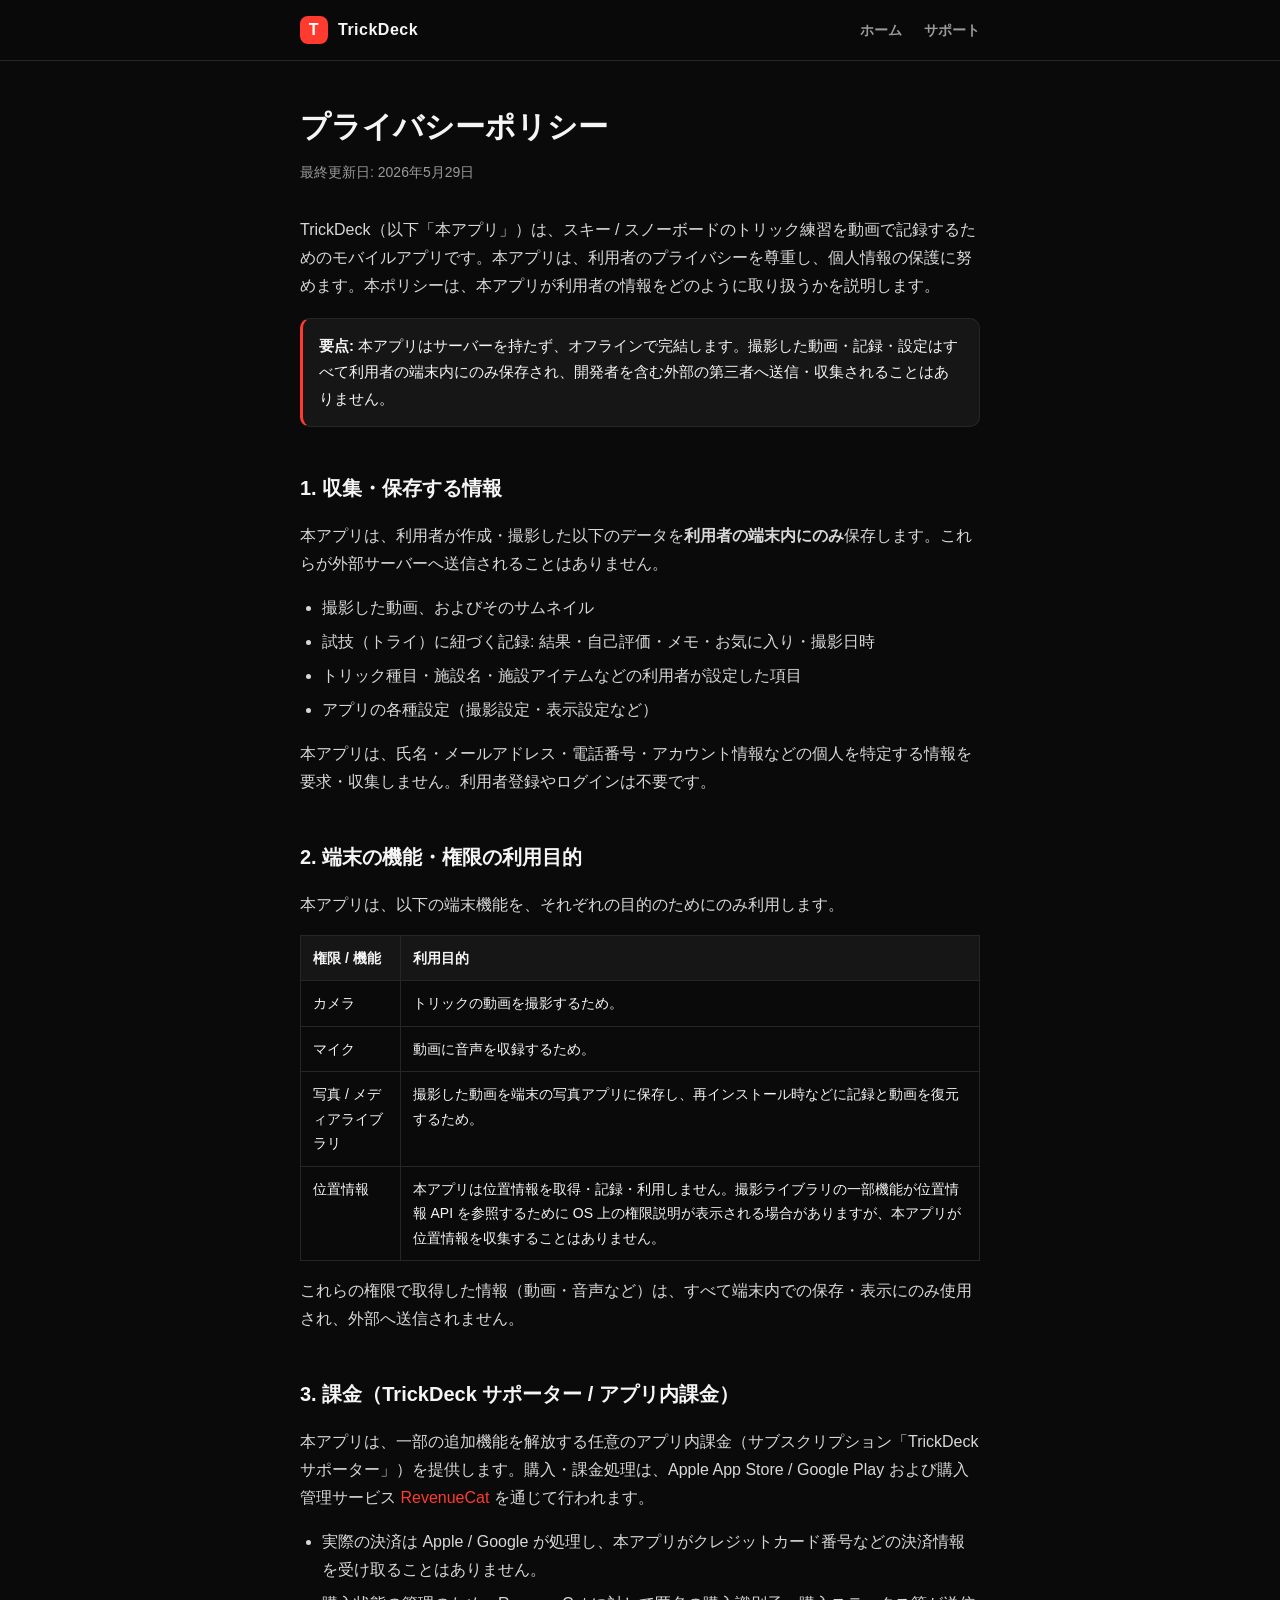
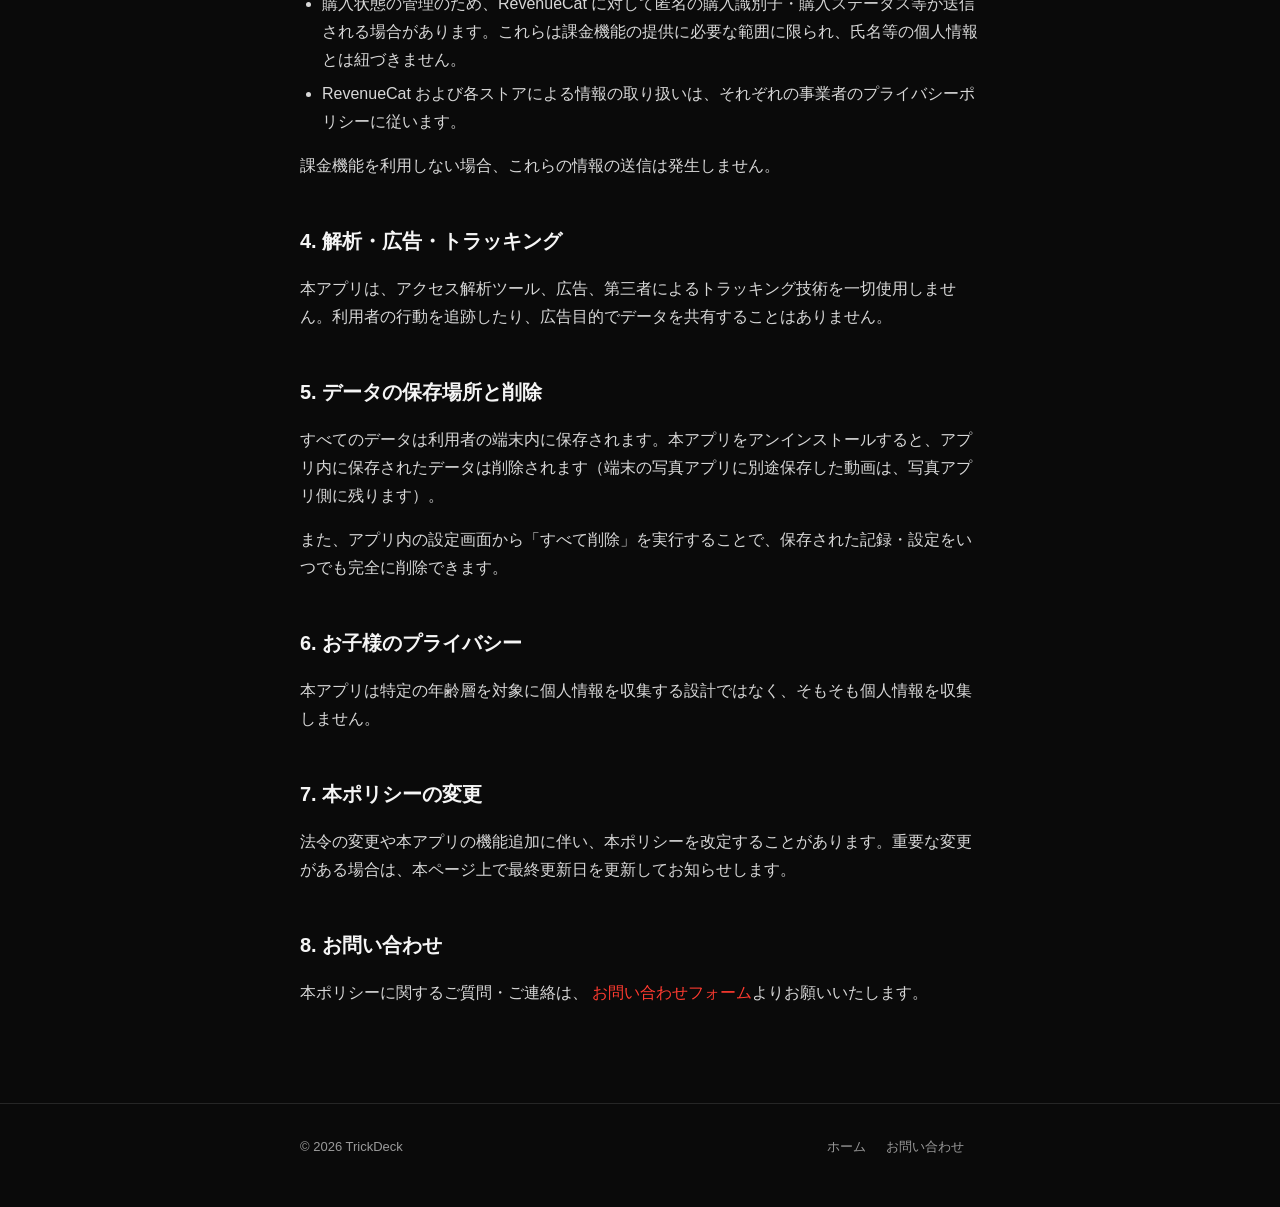
==== privacy.html @ cf507373 "TrickDeck landing/support page + privacy policy Co-Authored-By: Claude Opus 4.8 (1M context) <norepl" ====
<!doctype html>
<html lang="ja">
  <head>
    <meta charset="utf-8" />
    <meta name="viewport" content="width=device-width, initial-scale=1" />
    <title>プライバシーポリシー — TrickDeck</title>
    <meta
      name="description"
      content="TrickDeck のプライバシーポリシー。TrickDeck はデータを外部サーバーへ送信せず、すべての記録を端末内にのみ保存します。"
    />
    <link rel="stylesheet" href="styles.css" />
  </head>
  <body>
    <header class="site">
      <div class="wrap">
        <a class="brand" href="./index.html">
          <span class="logo">T</span>
          <span>TrickDeck</span>
        </a>
        <nav class="site">
          <a href="index.html">ホーム</a>
          <a href="index.html#support">サポート</a>
        </nav>
      </div>
    </header>

    <main class="article">
      <div class="wrap">
        <h1>プライバシーポリシー</h1>
        <p class="updated">最終更新日: 2026年5月29日</p>

        <p>
          TrickDeck（以下「本アプリ」）は、スキー / スノーボードのトリック練習を動画で記録するためのモバイルアプリです。本アプリは、利用者のプライバシーを尊重し、個人情報の保護に努めます。本ポリシーは、本アプリが利用者の情報をどのように取り扱うかを説明します。
        </p>

        <div class="callout">
          <strong>要点:</strong>
          本アプリはサーバーを持たず、オフラインで完結します。撮影した動画・記録・設定はすべて利用者の端末内にのみ保存され、開発者を含む外部の第三者へ送信・収集されることはありません。
        </div>

        <h2>1. 収集・保存する情報</h2>
        <p>
          本アプリは、利用者が作成・撮影した以下のデータを<strong>利用者の端末内にのみ</strong>保存します。これらが外部サーバーへ送信されることはありません。
        </p>
        <ul>
          <li>撮影した動画、およびそのサムネイル</li>
          <li>試技（トライ）に紐づく記録: 結果・自己評価・メモ・お気に入り・撮影日時</li>
          <li>トリック種目・施設名・施設アイテムなどの利用者が設定した項目</li>
          <li>アプリの各種設定（撮影設定・表示設定など）</li>
        </ul>
        <p>
          本アプリは、氏名・メールアドレス・電話番号・アカウント情報などの個人を特定する情報を要求・収集しません。利用者登録やログインは不要です。
        </p>

        <h2>2. 端末の機能・権限の利用目的</h2>
        <p>本アプリは、以下の端末機能を、それぞれの目的のためにのみ利用します。</p>
        <table>
          <thead>
            <tr>
              <th>権限 / 機能</th>
              <th>利用目的</th>
            </tr>
          </thead>
          <tbody>
            <tr>
              <td>カメラ</td>
              <td>トリックの動画を撮影するため。</td>
            </tr>
            <tr>
              <td>マイク</td>
              <td>動画に音声を収録するため。</td>
            </tr>
            <tr>
              <td>写真 / メディアライブラリ</td>
              <td>
                撮影した動画を端末の写真アプリに保存し、再インストール時などに記録と動画を復元するため。
              </td>
            </tr>
            <tr>
              <td>位置情報</td>
              <td>
                本アプリは位置情報を取得・記録・利用しません。撮影ライブラリの一部機能が位置情報 API を参照するために OS 上の権限説明が表示される場合がありますが、本アプリが位置情報を収集することはありません。
              </td>
            </tr>
          </tbody>
        </table>
        <p>
          これらの権限で取得した情報（動画・音声など）は、すべて端末内での保存・表示にのみ使用され、外部へ送信されません。
        </p>

        <h2>3. 課金（TrickDeck サポーター / アプリ内課金）</h2>
        <p>
          本アプリは、一部の追加機能を解放する任意のアプリ内課金（サブスクリプション「TrickDeck サポーター」）を提供します。購入・課金処理は、Apple App Store / Google Play および購入管理サービス
          <a href="https://www.revenuecat.com/" target="_blank" rel="noopener">RevenueCat</a>
          を通じて行われます。
        </p>
        <ul>
          <li>
            実際の決済は Apple / Google が処理し、本アプリがクレジットカード番号などの決済情報を受け取ることはありません。
          </li>
          <li>
            購入状態の管理のため、RevenueCat に対して匿名の購入識別子・購入ステータス等が送信される場合があります。これらは課金機能の提供に必要な範囲に限られ、氏名等の個人情報とは紐づきません。
          </li>
          <li>
            RevenueCat および各ストアによる情報の取り扱いは、それぞれの事業者のプライバシーポリシーに従います。
          </li>
        </ul>
        <p>課金機能を利用しない場合、これらの情報の送信は発生しません。</p>

        <h2>4. 解析・広告・トラッキング</h2>
        <p>
          本アプリは、アクセス解析ツール、広告、第三者によるトラッキング技術を一切使用しません。利用者の行動を追跡したり、広告目的でデータを共有することはありません。
        </p>

        <h2>5. データの保存場所と削除</h2>
        <p>
          すべてのデータは利用者の端末内に保存されます。本アプリをアンインストールすると、アプリ内に保存されたデータは削除されます（端末の写真アプリに別途保存した動画は、写真アプリ側に残ります）。
        </p>
        <p>
          また、アプリ内の設定画面から「すべて削除」を実行することで、保存された記録・設定をいつでも完全に削除できます。
        </p>

        <h2>6. お子様のプライバシー</h2>
        <p>
          本アプリは特定の年齢層を対象に個人情報を収集する設計ではなく、そもそも個人情報を収集しません。
        </p>

        <h2>7. 本ポリシーの変更</h2>
        <p>
          法令の変更や本アプリの機能追加に伴い、本ポリシーを改定することがあります。重要な変更がある場合は、本ページ上で最終更新日を更新してお知らせします。
        </p>

        <h2>8. お問い合わせ</h2>
        <p>
          本ポリシーに関するご質問・ご連絡は、
          <a href="index.html#support">お問い合わせフォーム</a>よりお願いいたします。
        </p>
      </div>
    </main>

    <footer class="site">
      <div class="wrap">
        <div>© 2026 TrickDeck</div>
        <div>
          <a href="index.html">ホーム</a>
          <a href="index.html#support">お問い合わせ</a>
        </div>
      </div>
    </footer>
  </body>
</html>
---- styles.css ----
:root {
  --bg: #0a0a0a;
  --surface: #161616;
  --border: #262626;
  --text: #f5f5f5;
  --text-muted: #9a9a9a;
  --accent: #ff3b30;
  --radius: 14px;
  --maxw: 720px;
}

* {
  box-sizing: border-box;
}

html {
  -webkit-text-size-adjust: 100%;
  scroll-behavior: smooth;
}

body {
  margin: 0;
  background: var(--bg);
  color: var(--text);
  font-family: -apple-system, BlinkMacSystemFont, "Segoe UI", "Hiragino Sans",
    "Noto Sans JP", Roboto, sans-serif;
  line-height: 1.75;
  font-size: 16px;
  -webkit-font-smoothing: antialiased;
}

a {
  color: var(--accent);
  text-decoration: none;
}
a:hover {
  text-decoration: underline;
}

.wrap {
  max-width: var(--maxw);
  margin: 0 auto;
  padding: 0 20px;
}

/* Header / nav */
header.site {
  border-bottom: 1px solid var(--border);
  position: sticky;
  top: 0;
  background: rgba(10, 10, 10, 0.85);
  backdrop-filter: saturate(180%) blur(12px);
  z-index: 10;
}
header.site .wrap {
  display: flex;
  align-items: center;
  justify-content: space-between;
  height: 60px;
}
.brand {
  display: flex;
  align-items: center;
  gap: 10px;
  font-weight: 800;
  letter-spacing: 0.5px;
  color: var(--text);
}
.brand .logo {
  width: 28px;
  height: 28px;
  border-radius: 8px;
  background: var(--accent);
  display: grid;
  place-items: center;
  color: #fff;
  font-weight: 900;
  font-size: 16px;
}
nav.site a {
  color: var(--text-muted);
  margin-left: 18px;
  font-size: 14px;
  font-weight: 600;
}
nav.site a:hover {
  color: var(--text);
  text-decoration: none;
}

/* Hero */
.hero {
  padding: 72px 0 56px;
  text-align: center;
}
.hero h1 {
  font-size: 40px;
  line-height: 1.15;
  margin: 0 0 16px;
  font-weight: 900;
  letter-spacing: -0.5px;
}
.hero p.lead {
  font-size: 18px;
  color: var(--text-muted);
  max-width: 540px;
  margin: 0 auto 28px;
}
.badge {
  display: inline-block;
  font-size: 12px;
  font-weight: 700;
  color: var(--accent);
  border: 1px solid var(--accent);
  border-radius: 999px;
  padding: 4px 12px;
  margin-bottom: 20px;
  letter-spacing: 0.5px;
}

/* Feature cards */
.features {
  display: grid;
  grid-template-columns: 1fr 1fr;
  gap: 14px;
  margin: 24px 0 8px;
}
.card {
  background: var(--surface);
  border: 1px solid var(--border);
  border-radius: var(--radius);
  padding: 20px;
}
.card h3 {
  margin: 0 0 6px;
  font-size: 16px;
}
.card p {
  margin: 0;
  color: var(--text-muted);
  font-size: 14px;
}

/* Sections */
section {
  padding: 28px 0;
}
section h2 {
  font-size: 22px;
  margin: 0 0 12px;
}

/* Legal / article pages */
.article {
  padding: 40px 0 80px;
}
.article h1 {
  font-size: 30px;
  margin: 0 0 6px;
}
.article .updated {
  color: var(--text-muted);
  font-size: 14px;
  margin: 0 0 32px;
}
.article h2 {
  font-size: 20px;
  margin: 36px 0 10px;
  padding-top: 8px;
}
.article h3 {
  font-size: 16px;
  margin: 22px 0 6px;
}
.article p,
.article li {
  color: #d8d8d8;
}
.article ul {
  padding-left: 22px;
}
.article li {
  margin: 6px 0;
}
.article table {
  width: 100%;
  border-collapse: collapse;
  margin: 14px 0;
  font-size: 14px;
}
.article th,
.article td {
  border: 1px solid var(--border);
  padding: 10px 12px;
  text-align: left;
  vertical-align: top;
}
.article th {
  background: var(--surface);
}

.callout {
  background: var(--surface);
  border: 1px solid var(--border);
  border-left: 3px solid var(--accent);
  border-radius: 10px;
  padding: 14px 16px;
  margin: 18px 0;
  font-size: 15px;
}

/* Contact form */
.contact-form {
  display: flex;
  flex-direction: column;
  gap: 16px;
  max-width: 520px;
  margin: 8px 0 4px;
}
.contact-form label {
  display: flex;
  flex-direction: column;
  gap: 6px;
  font-size: 14px;
  font-weight: 600;
  color: var(--text-muted);
}
.contact-form input[type="text"],
.contact-form input[type="email"],
.contact-form textarea {
  font: inherit;
  color: var(--text);
  background: var(--surface);
  border: 1px solid var(--border);
  border-radius: 10px;
  padding: 12px 14px;
  width: 100%;
  resize: vertical;
}
.contact-form input::placeholder,
.contact-form textarea::placeholder {
  color: #5f5f5f;
}
.contact-form input:focus,
.contact-form textarea:focus {
  outline: none;
  border-color: var(--accent);
}
.contact-form .hp {
  position: absolute;
  left: -9999px;
  width: 1px;
  height: 1px;
  opacity: 0;
}
.submit-btn {
  align-self: flex-start;
  font: inherit;
  font-weight: 800;
  color: #fff;
  background: var(--accent);
  border: none;
  border-radius: 999px;
  padding: 12px 28px;
  cursor: pointer;
  min-height: 44px;
}
.submit-btn:hover {
  filter: brightness(1.08);
}
.submit-btn:disabled {
  opacity: 0.55;
  cursor: default;
}
.form-status {
  margin: 4px 0 0;
  font-size: 14px;
  font-weight: 600;
  min-height: 1.2em;
}
.form-status.ok {
  color: #30d158;
}
.form-status.err {
  color: var(--accent);
}

/* Footer */
footer.site {
  border-top: 1px solid var(--border);
  padding: 32px 0 48px;
  color: var(--text-muted);
  font-size: 13px;
}
footer.site .wrap {
  display: flex;
  justify-content: space-between;
  flex-wrap: wrap;
  gap: 12px;
}
footer.site a {
  color: var(--text-muted);
  margin-right: 16px;
}
footer.site a:hover {
  color: var(--text);
}

@media (max-width: 560px) {
  .hero h1 {
    font-size: 32px;
  }
  .features {
    grid-template-columns: 1fr;
  }
}
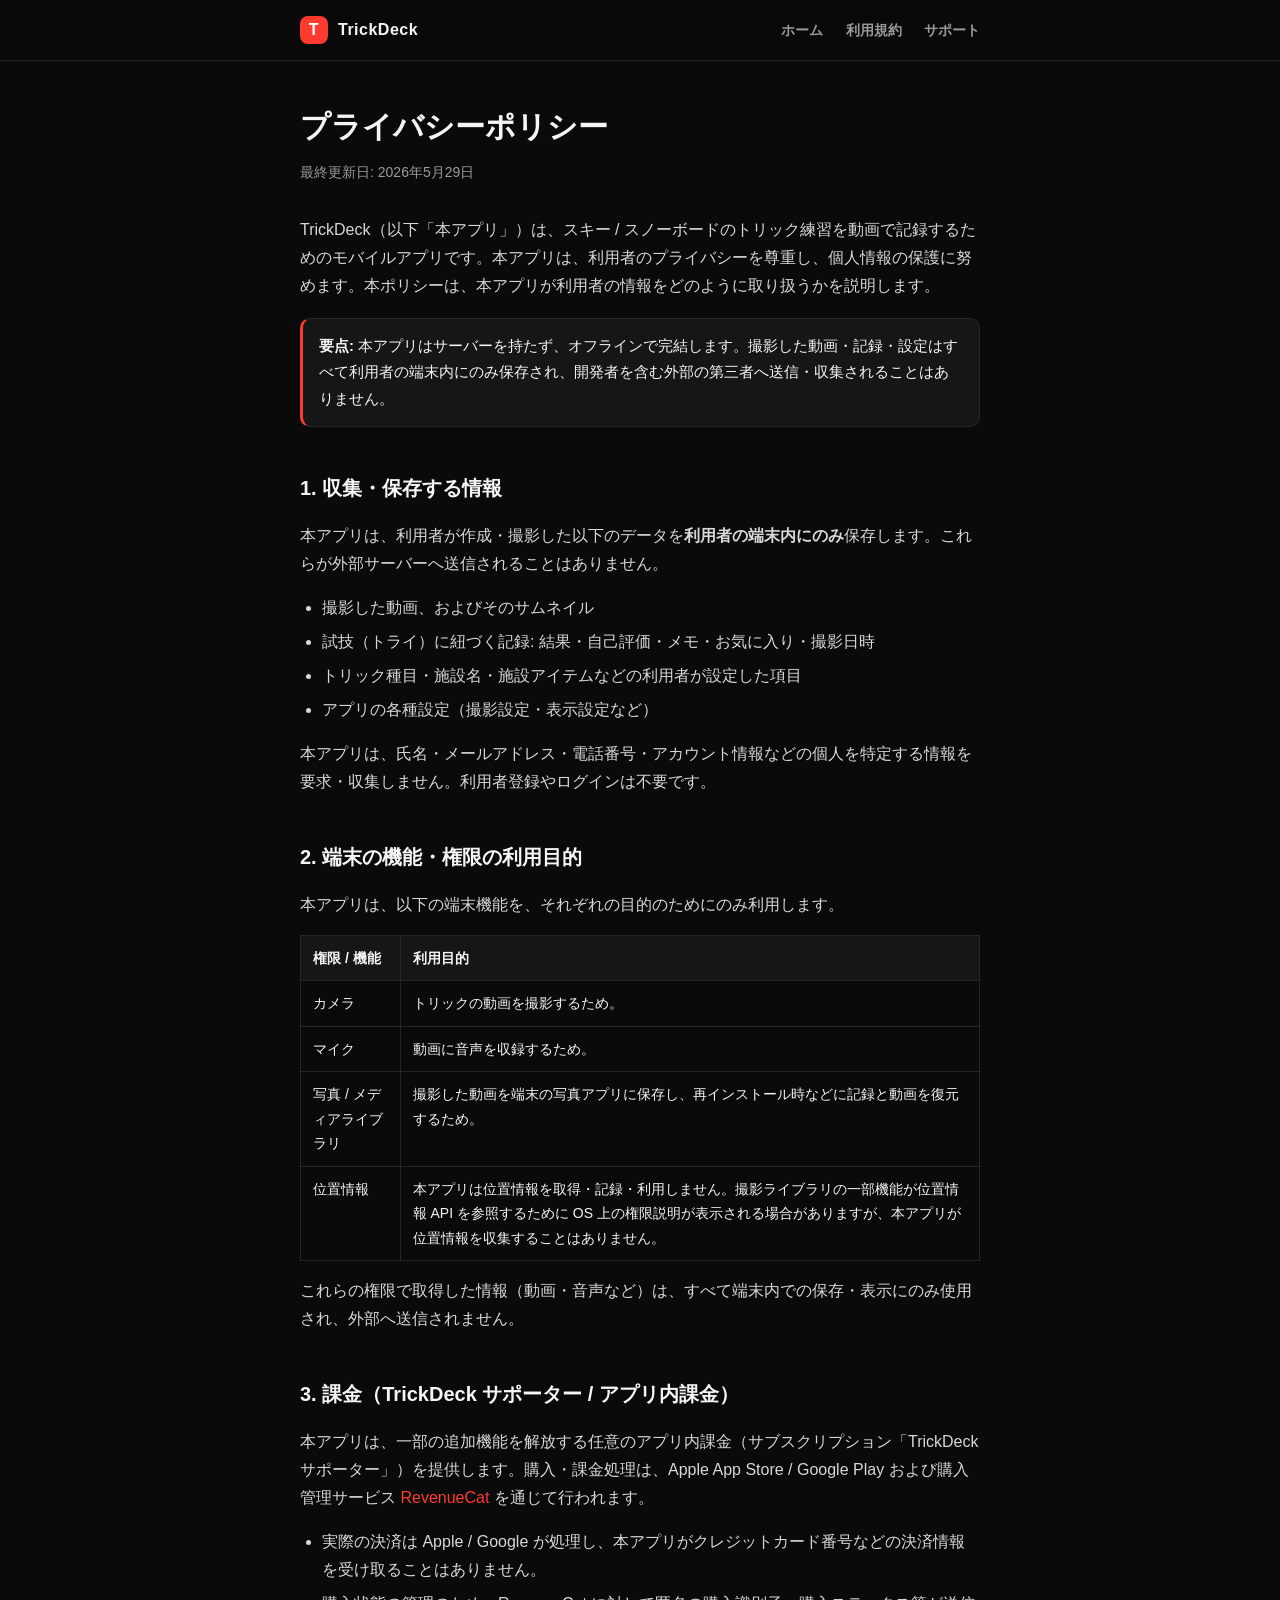
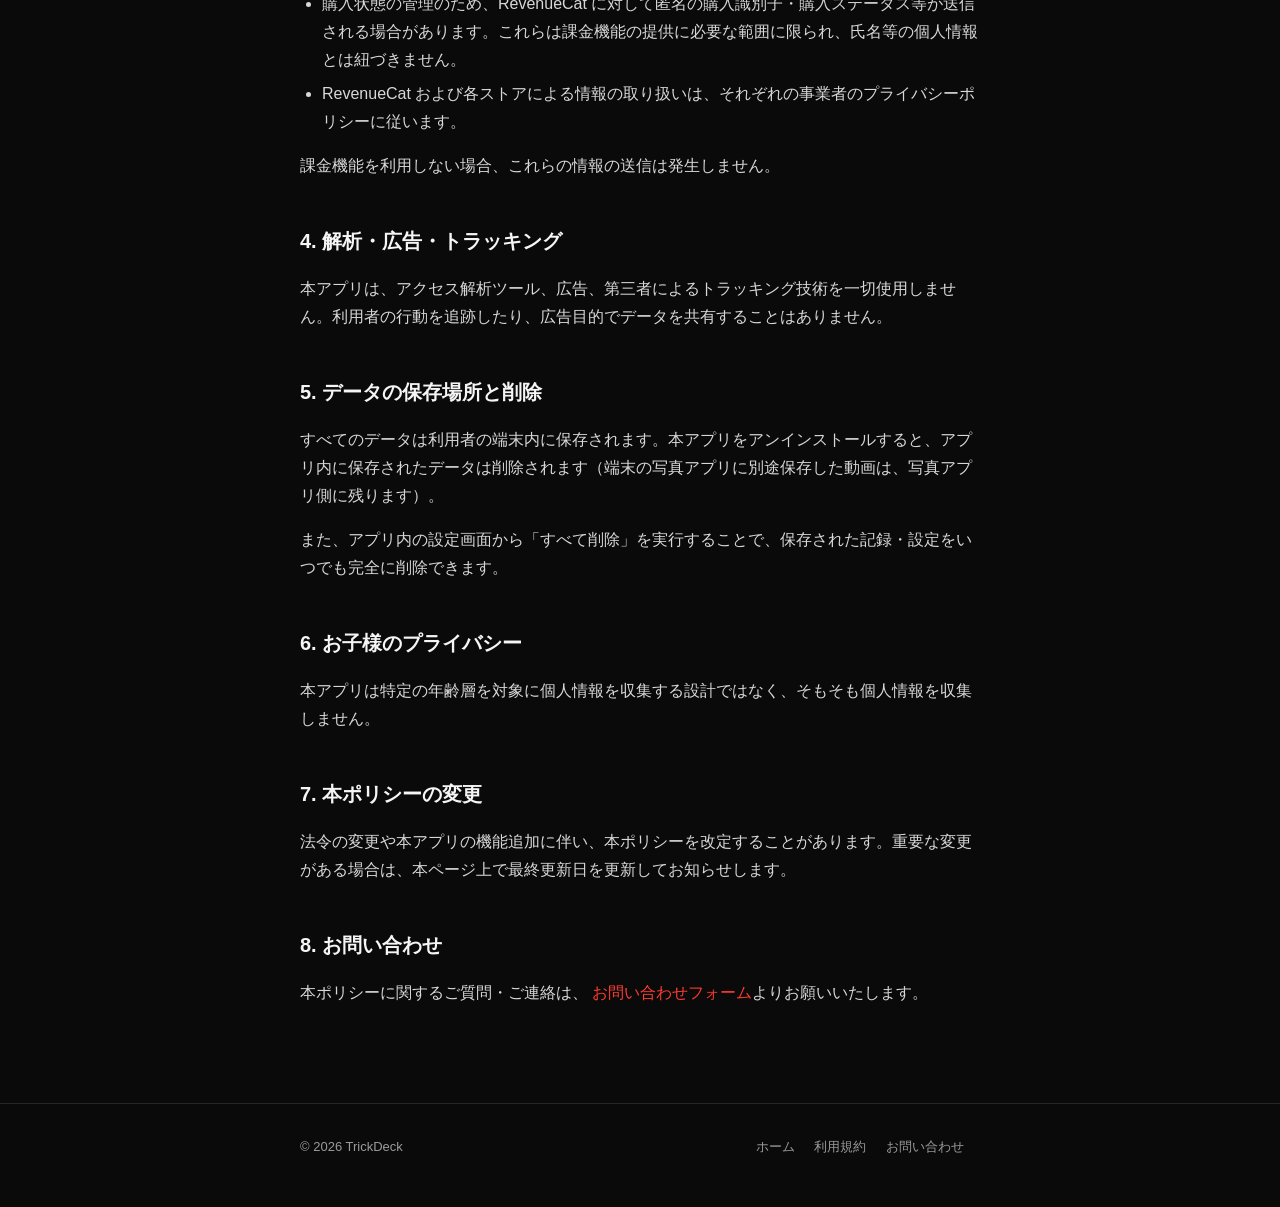
==== commit 5e928146: "feat: add Terms of Service (EULA) page + footer links App Store 審査 3.1.2 対応。ペイウォールから利用規約/プライバシーへリンクす" ====
--- a/privacy.html
+++ b/privacy.html
@@ -19,6 +19,7 @@
         </a>
         <nav class="site">
           <a href="index.html">ホーム</a>
+          <a href="terms.html">利用規約</a>
           <a href="index.html#support">サポート</a>
         </nav>
       </div>
@@ -143,6 +144,7 @@
         <div>© 2026 TrickDeck</div>
         <div>
           <a href="index.html">ホーム</a>
+          <a href="terms.html">利用規約</a>
           <a href="index.html#support">お問い合わせ</a>
         </div>
       </div>
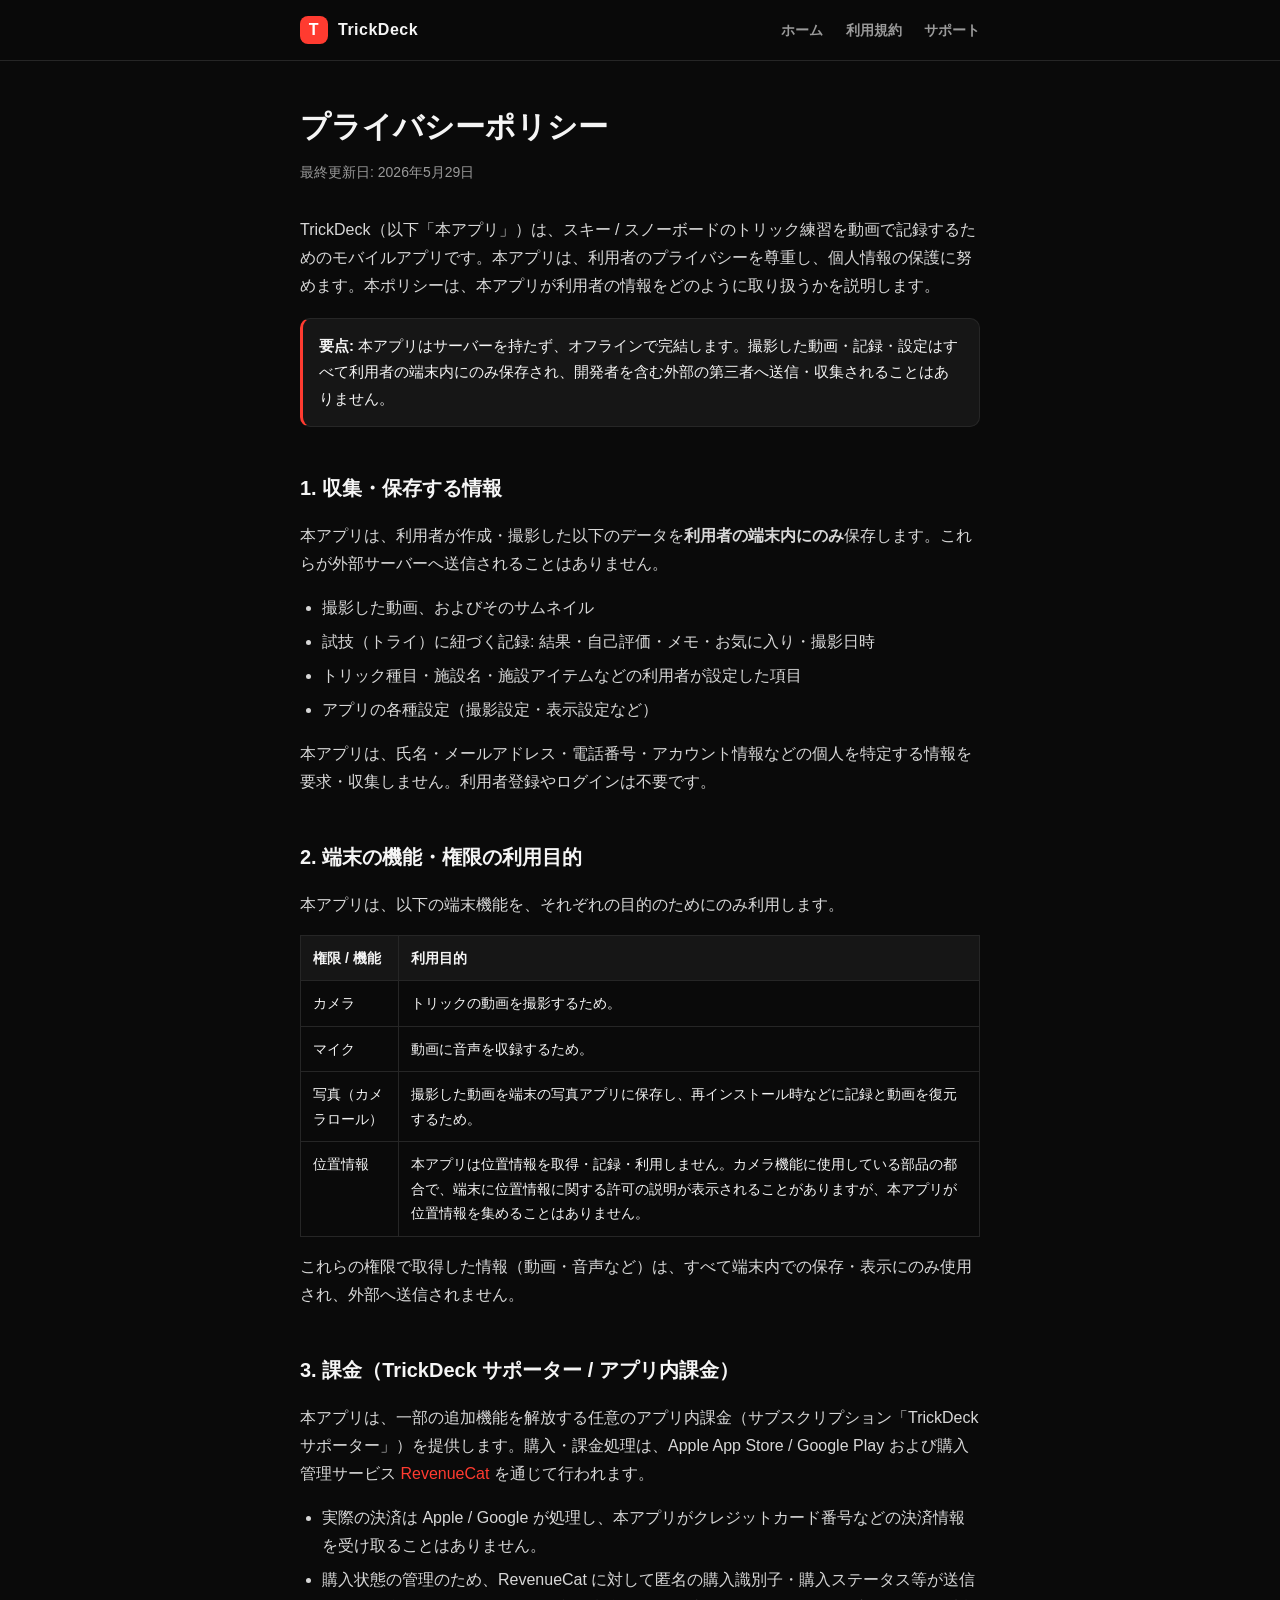
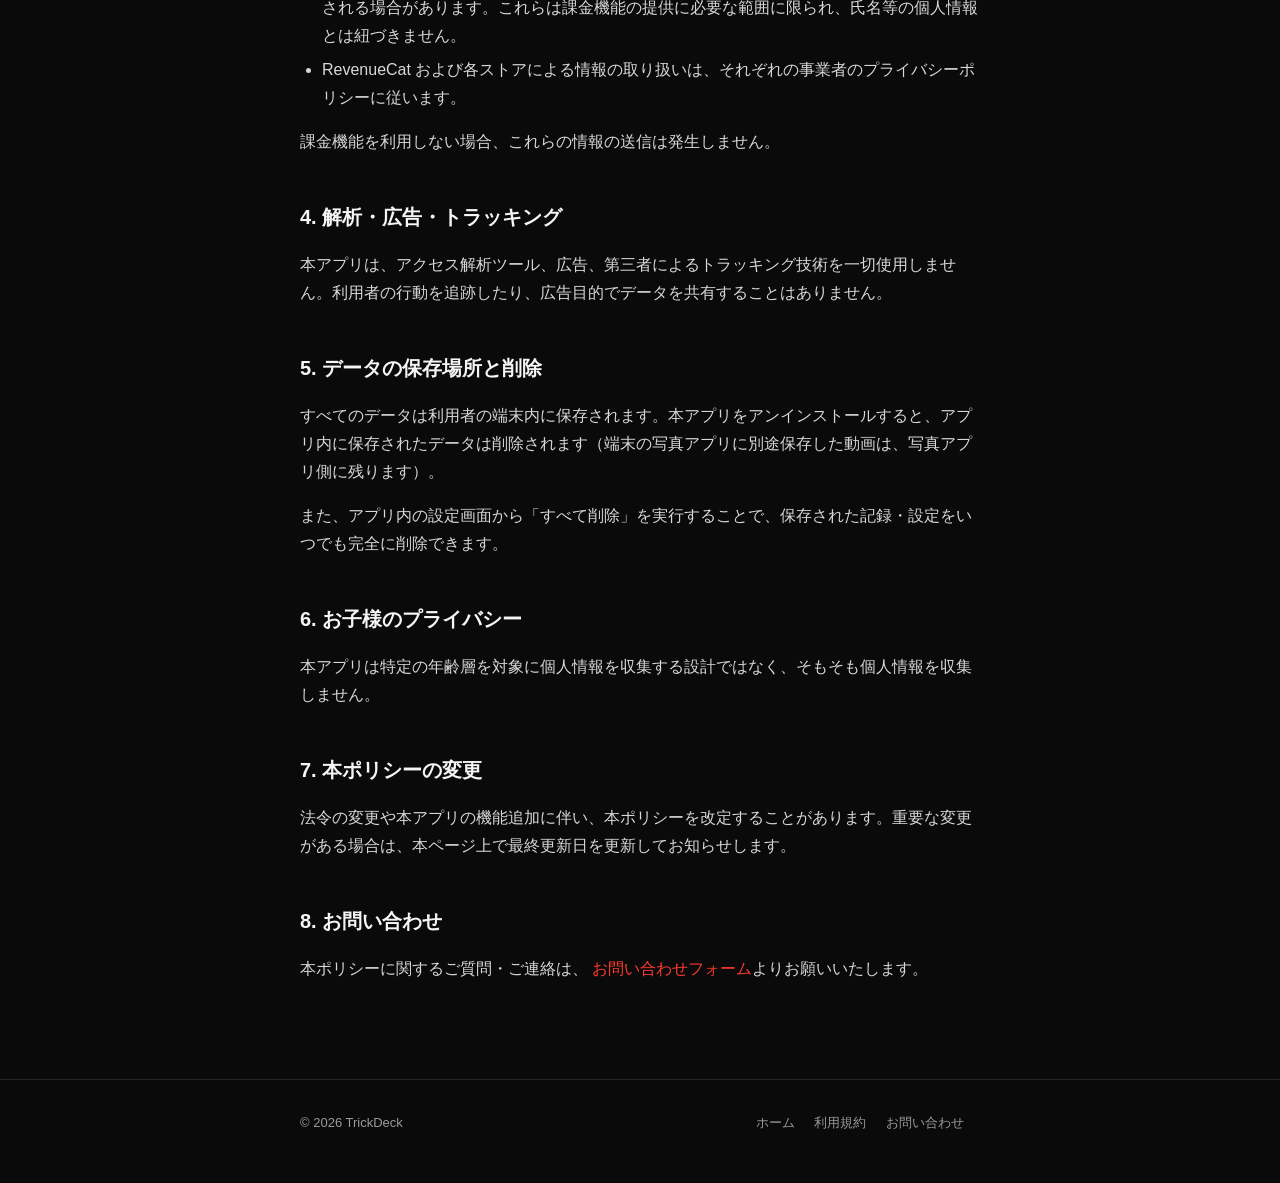
==== commit 2ade8862: "docs: 一般向けに文言を平易化（メタデータ/位置情報の説明など） Co-Authored-By: Claude Opus 4.8 (1M context) <noreply@anthropic.c" ====
--- a/privacy.html
+++ b/privacy.html
@@ -72,7 +72,7 @@
               <td>動画に音声を収録するため。</td>
             </tr>
             <tr>
-              <td>写真 / メディアライブラリ</td>
+              <td>写真（カメラロール）</td>
               <td>
                 撮影した動画を端末の写真アプリに保存し、再インストール時などに記録と動画を復元するため。
               </td>
@@ -80,7 +80,7 @@
             <tr>
               <td>位置情報</td>
               <td>
-                本アプリは位置情報を取得・記録・利用しません。撮影ライブラリの一部機能が位置情報 API を参照するために OS 上の権限説明が表示される場合がありますが、本アプリが位置情報を収集することはありません。
+                本アプリは位置情報を取得・記録・利用しません。カメラ機能に使用している部品の都合で、端末に位置情報に関する許可の説明が表示されることがありますが、本アプリが位置情報を集めることはありません。
               </td>
             </tr>
           </tbody>
